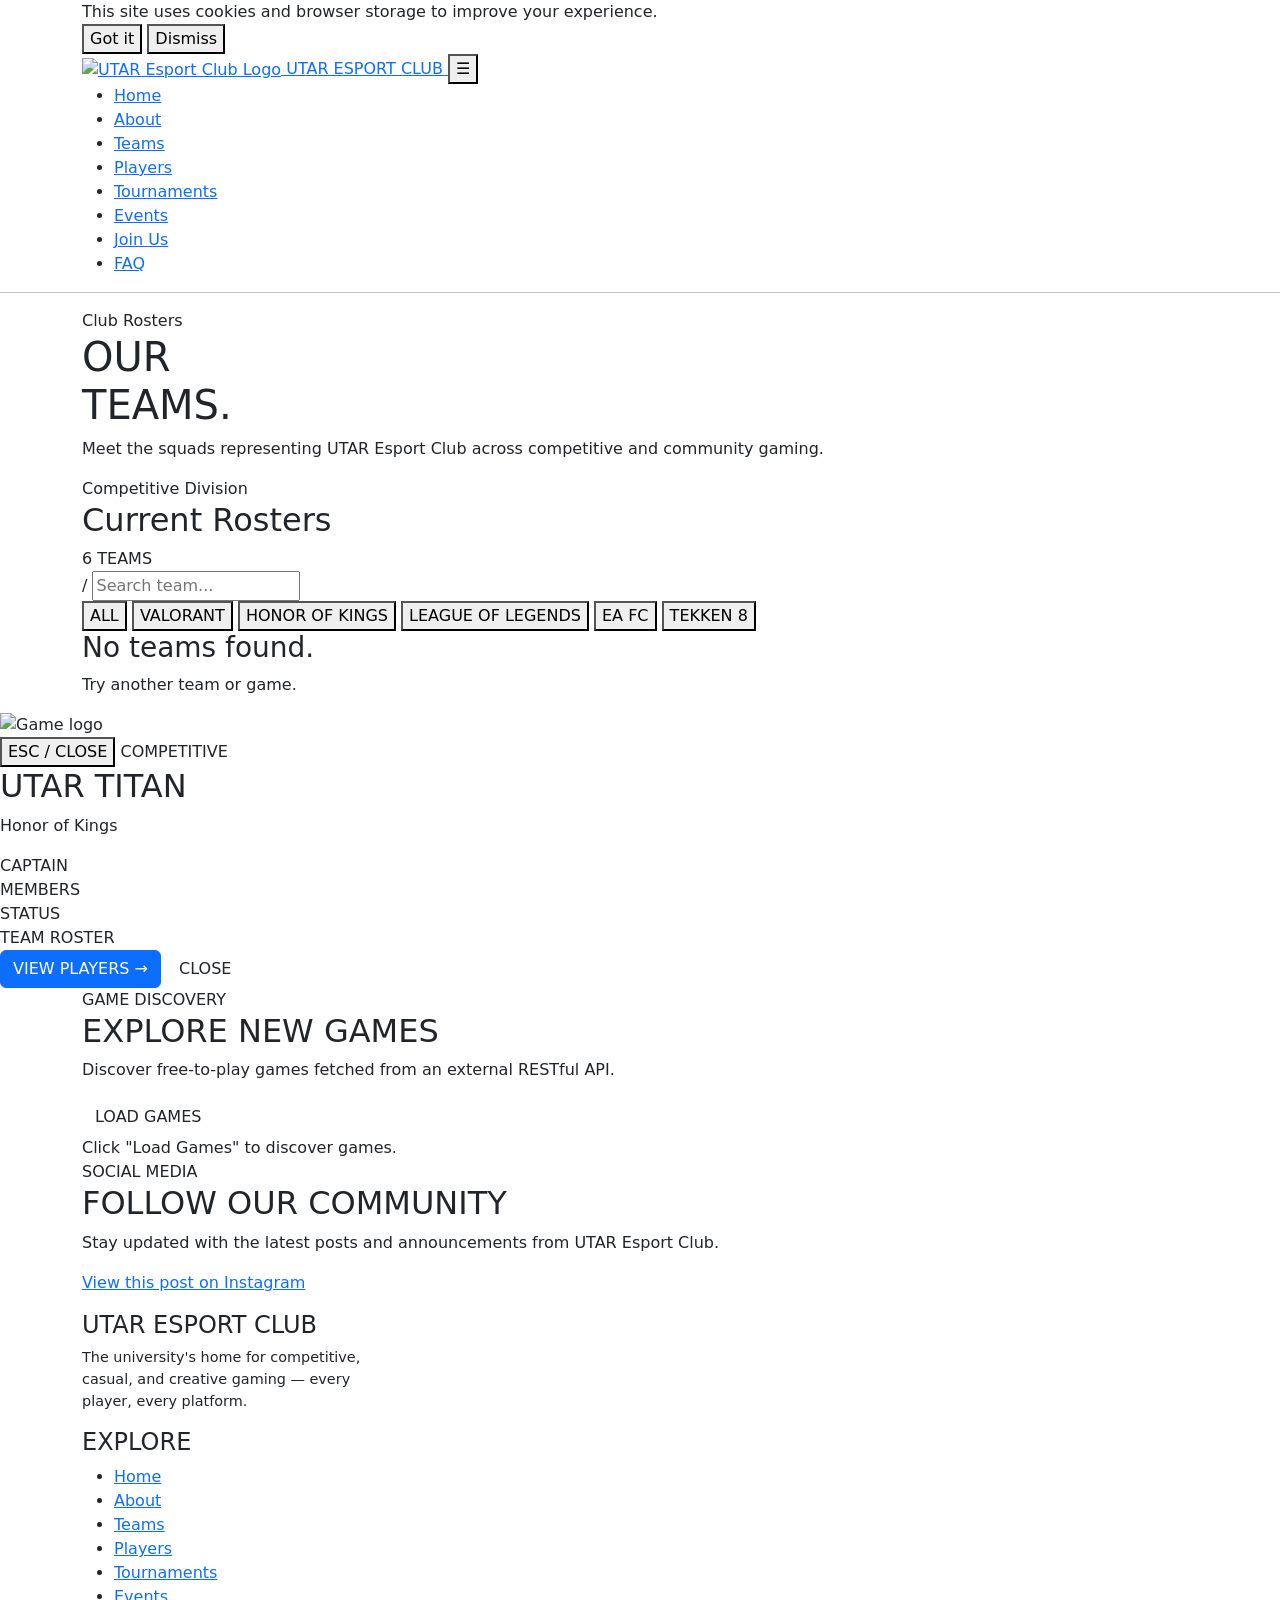
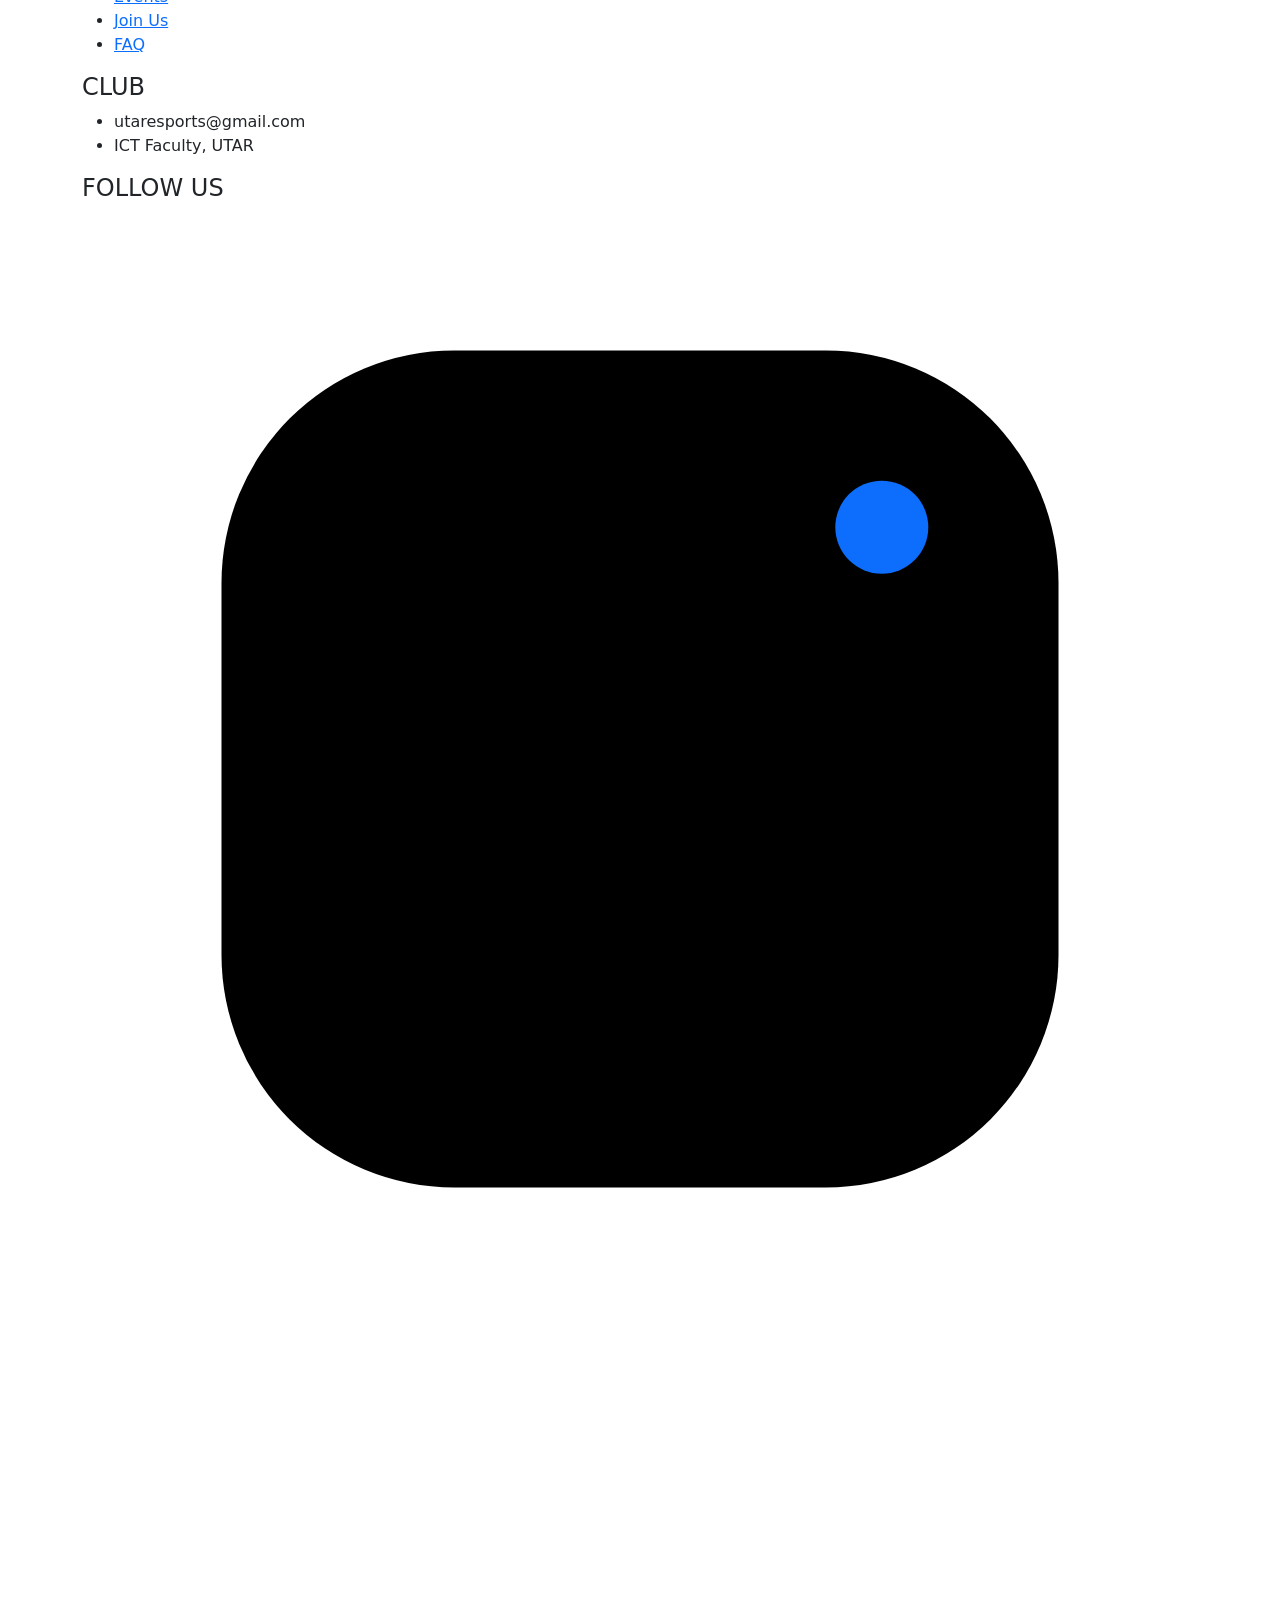
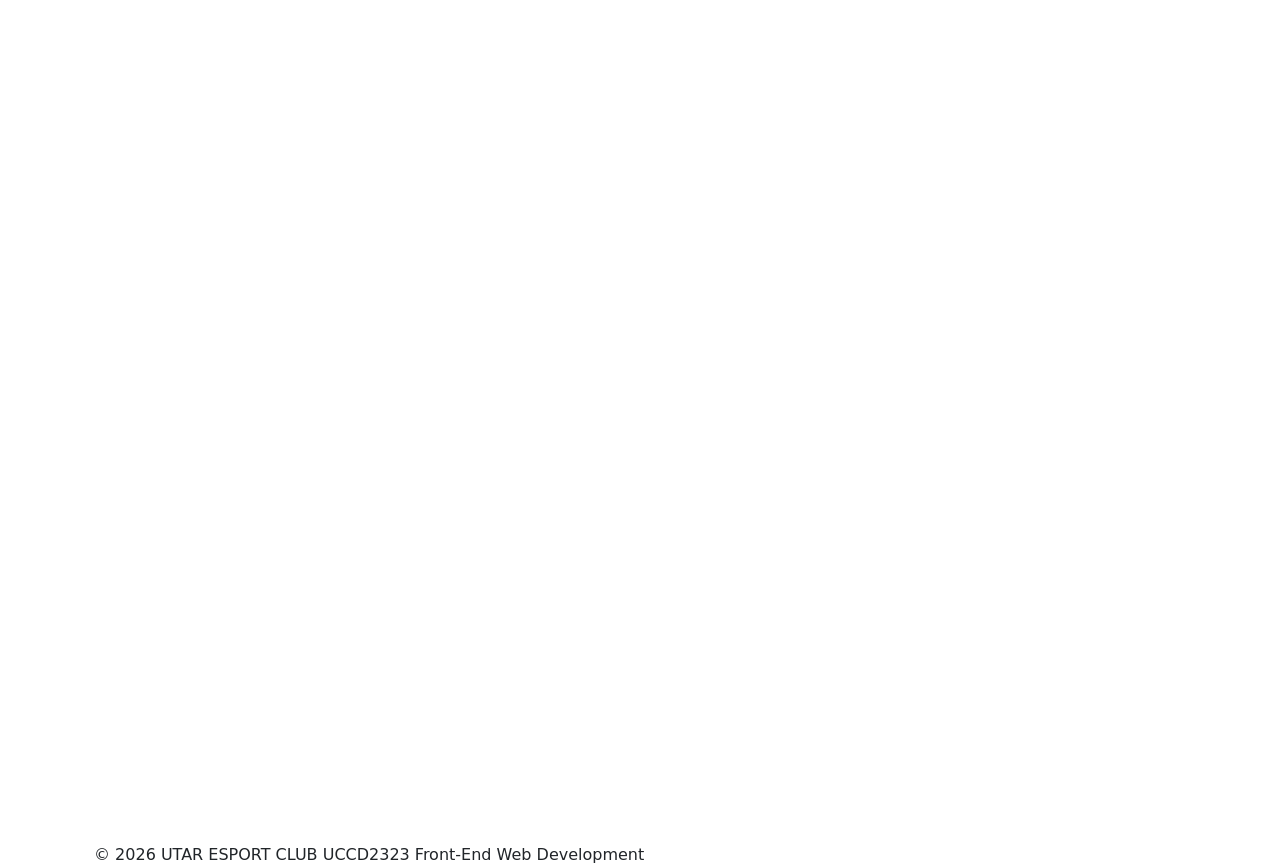
==== teams.html @ 5593ca5e "Add files via upload" ====
<!DOCTYPE html>
<html lang="en">

<head>

    <meta charset="UTF-8">

    <meta
        name="viewport"
        content="width=device-width, initial-scale=1.0">

    <meta
        name="description"
        content="Teams of UTAR Esport Club.">

    <!-- Favicon -->

<link
    rel="icon"
    href="assets/favicon.ico"
    sizes="any">

<link
    rel="icon"
    type="image/png"
    sizes="16x16"
    href="assets/favicon-16.png">

<link
    rel="icon"
    type="image/png"
    sizes="32x32"
    href="assets/favicon-32.png">

<link
    rel="icon"
    type="image/png"
    sizes="512x512"
    href="assets/favicon-512.png">

<link
    rel="apple-touch-icon"
    sizes="180x180"
    href="assets/apple-touch-icon.png">

    <title>Teams — UTAR Esport Club</title>


    <link
        href="https://cdn.jsdelivr.net/npm/bootstrap@5.3.3/dist/css/bootstrap.min.css"
        rel="stylesheet">


    <link
        rel="stylesheet"
        href="css/style.css">


    <link
        rel="stylesheet"
        href="css/teams.css">

</head>


<body>


<!-- COOKIE -->

<div
    class="topbar"
    id="cookieNotice">

    <div class="container-xl">

        <span>
            This site uses cookies and browser storage
            to improve your experience.
        </span>

        <div class="cookie-buttons">

            <button id="cookieAccept">
                Got it
            </button>

            <button id="cookieDismiss">
                Dismiss
            </button>

        </div>

    </div>

</div>


<!-- NAVIGATION -->

<header class="site-header">

    <div class="container-xl nav-row">


        <a
            href="index.html"
            class="brand">

            <img
                src="assets/logo.png"
                alt="UTAR Esport Club Logo"
                class="club-logo">

            <span>
                UTAR ESPORT CLUB
            </span>

        </a>


        <span
            class="welcome-pill"
            id="welcomePill">
        </span>


        <button
            class="nav-toggle"
            aria-label="Toggle navigation"
            aria-expanded="false">

            ☰

        </button>


        <ul class="nav-links">

            <li>
                <a href="index.html">
                    Home
                </a>
            </li>

            <li>
                <a href="about.html">
                    About
                </a>
            </li>

            <li>
                <a
                    href="teams.html"
                    class="active">

                    Teams

                </a>
            </li>

            <li>
                <a href="players.html">
                    Players
                </a>
            </li>

            <li>
                <a href="tournaments.html">
                    Tournaments
                </a>
            </li>

            <li>
                <a href="events.html">
                    Events
                </a>
            </li>

            <li>
                <a href="join-us.html">
                    Join Us
                </a>
            </li>

            <li>
                <a href="faq.html">
                    FAQ
                </a>
            </li>

        </ul>

    </div>

</header>


<hr class="split-rule">


<!-- HERO -->

<section class="hero teams-hero">

    <div class="container-xl hero-inner">

        <span class="eyebrow">
            Club Rosters
        </span>


        <h1>

            OUR

            <br>

            <span class="accent">
                TEAMS.
            </span>

        </h1>


        <p class="lede">

            Meet the squads representing UTAR Esport Club
            across competitive and community gaming.

        </p>

    </div>

</section>


<!-- TEAMS -->

<section>

    <div class="container-xl">


        <div class="section-head">

            <div>

                <span class="eyebrow">
                    Competitive Division
                </span>

                <h2>
                    Current Rosters
                </h2>

            </div>


            <span
                class="team-count"
                id="teamCount">

                6 TEAMS

            </span>

        </div>


        <!-- SEARCH -->

        <div class="team-search">

            <span>
                /
            </span>

            <input
                type="text"
                id="teamSearch"
                placeholder="Search team...">

        </div>


        <!-- FILTER -->

        <div class="filter-row">


            <button
                class="chip game-filter active"
                data-game="all">

                ALL

            </button>


            <button
                class="chip game-filter"
                data-game="Valorant">

                VALORANT

            </button>


            <button
                class="chip game-filter"
                data-game="Honor of Kings">

                HONOR OF KINGS

            </button>


            <button
                class="chip game-filter"
                data-game="League of Legends">

                LEAGUE OF LEGENDS

            </button>


            <button
                class="chip game-filter"
                data-game="EA FC">

                EA FC

            </button>


            <button
                class="chip game-filter"
                data-game="Tekken 8">

                TEKKEN 8

            </button>

        </div>


        <!-- CARDS -->

        <div
            class="teams-grid"
            id="teamsGrid">
        </div>


        <div
            class="teams-empty"
            id="teamsEmpty">

            <h3>
                No teams found.
            </h3>

            <p>
                Try another team or game.
            </p>

        </div>

    </div>

</section>


<!-- =====================================================
     TEAM MODAL
===================================================== -->

<div
    class="team-modal-backdrop"
    id="teamModal">


    <div class="team-modal">


        <!-- =================================================
             GAME LOGO
        ================================================== -->

        <div class="team-modal-art">

            <img
                id="modalGameLogo"
                src=""
                alt="Game logo">

        </div>



        <!-- =================================================
             MODAL CONTENT
        ================================================== -->

        <div class="team-modal-content">


            <!-- CLOSE -->

            <button
                class="modal-close"
                id="modalClose">

                ESC / CLOSE

            </button>



            <!-- CATEGORY -->

            <span
                class="eyebrow"
                id="modalCategory">

                COMPETITIVE

            </span>



            <!-- TEAM NAME -->

            <h2
                id="modalTeamName">

                UTAR TITAN

            </h2>



            <!-- GAME -->

            <div
                class="modal-game"
                id="modalGame">

                Honor of Kings

            </div>



            <!-- DESCRIPTION -->

            <p
                id="modalDescription">
            </p>



            <!-- =================================================
                 TEAM INFORMATION
            ================================================== -->

            <div class="modal-info-grid">


                <div>

                    <span>
                        CAPTAIN
                    </span>

                    <strong
                        id="modalCaptain">
                    </strong>

                </div>


                <div>

                    <span>
                        MEMBERS
                    </span>

                    <strong
                        id="modalMembers">
                    </strong>

                </div>


                <div>

                    <span>
                        STATUS
                    </span>

                    <strong
                        id="modalStatus">
                    </strong>

                </div>


            </div>



            <!-- =================================================
                 TEAM ROSTER
            ================================================== -->

            <div class="team-roster">


                <div class="team-roster-header">

                    <span class="eyebrow">
                        TEAM ROSTER
                    </span>

                </div>


                <div
                    class="team-roster-list"
                    id="modalTeamPlayers">

                    <!-- JavaScript inserts players here -->

                </div>


            </div>



            <!-- =================================================
                 MODAL BUTTONS
            ================================================== -->

            <div class="modal-actions">


                <a
                    href="players.html"
                    class="btn btn-primary">

                    VIEW PLAYERS →

                </a>


                <button
                    class="btn btn-outline"
                    id="modalCloseButton">

                    CLOSE

                </button>


            </div>


        </div>

    </div>

</div>

<!-- =====================================================
     GAME DISCOVERY API
===================================================== -->

<section class="game-discovery">

    <div class="container-xl">

        <div class="section-heading">

            <div>

                <span class="eyebrow">
                    GAME DISCOVERY
                </span>

                <h2>
                    EXPLORE NEW GAMES
                </h2>

                <p>
                    Discover free-to-play games fetched from
                    an external RESTful API.
                </p>

            </div>

            <button
                id="loadGamesButton"
                class="btn btn-outline">

                LOAD GAMES

            </button>

        </div>


        <div
            id="apiLoading"
            class="api-message">

            Click "Load Games" to discover games.

        </div>


        <div
            id="apiGames"
            class="api-games-grid">

            <!-- Games from REST API appear here -->

        </div>

    </div>

</section>

<!-- =====================================================
     SOCIAL MEDIA PLUGIN
===================================================== -->

<section class="social-plugin-section">

    <div class="container-xl">

        <div class="section-heading">

            <div>

                <span class="eyebrow">
                    SOCIAL MEDIA
                </span>

                <h2>
                    FOLLOW OUR COMMUNITY
                </h2>

                <p>
                    Stay updated with the latest posts
                    and announcements from UTAR Esport Club.
                </p>

            </div>

        </div>


        <div class="social-plugin">

            <blockquote
                class="instagram-media"
                data-instgrm-permalink="https://www.instagram.com/p/DcJnrfXmWyu/"
                data-instgrm-version="14">

                <a
                    href="https://www.instagram.com/p/DcJnrfXmWyu/"
                    target="_blank">

                    View this post on Instagram

                </a>

            </blockquote>

        </div>
    </div>

</section>

<!-- FOOTER -->



<footer class="footer">

    <div class="container-xl footer-grid">


        <!-- =================================================
             CLUB
        ================================================== -->

        <div>

            <h4>
                UTAR ESPORT CLUB
            </h4>

            <p
                style="
                    color:var(--text-lo);
                    max-width:34ch;
                    font-size:0.9rem;
                ">

                The university's home for competitive,
                casual, and creative gaming —
                every player, every platform.

            </p>

        </div>



        <!-- =================================================
             EXPLORE
        ================================================== -->

        <div>

            <h4>
                EXPLORE
            </h4>

            <ul>

                <li>
                    <a href="index.html">
                        Home
                    </a>
                </li>

                <li>
                    <a href="about.html">
                        About
                    </a>
                </li>

                <li>
                    <a href="teams.html">
                        Teams
                    </a>
                </li>

                <li>
                    <a href="players.html">
                        Players
                    </a>
                </li>

                <li>
                    <a href="tournaments.html">
                        Tournaments
                    </a>
                </li>

                <li>
                    <a href="events.html">
                        Events
                    </a>
                </li>

                <li>
                    <a href="join-us.html">
                        Join Us
                    </a>
                </li>

                <li>
                    <a href="faq.html">
                        FAQ
                    </a>
                </li>

            </ul>

        </div>



        <!-- =================================================
             CLUB CONTACT
        ================================================== -->

        <div>

            <h4>
                CLUB
            </h4>

            <ul>

                <li>
                    utaresports@gmail.com
                </li>

                <li>
                    ICT Faculty, UTAR
                </li>

            </ul>

        </div>



        <!-- =================================================
             FOLLOW US
        ================================================== -->

<div>

    <h4>
        FOLLOW US
    </h4>


    <div class="social-row">


        <!-- Instagram -->

        <a
            class="social-icon"
            href="https://www.instagram.com/utar.esports/"
            target="_blank"
            rel="noopener noreferrer"
            title="Instagram"
            aria-label="Instagram">

            <svg
                viewBox="0 0 24 24"
                stroke-width="1.6">

                <rect
                    x="3"
                    y="3"
                    width="18"
                    height="18"
                    rx="5">
                </rect>

                <circle
                    cx="12"
                    cy="12"
                    r="4">
                </circle>

                <circle
                    cx="17.2"
                    cy="6.8"
                    r="1"
                    fill="currentColor"
                    stroke="none">
                </circle>

            </svg>

        </a>



        <!-- X / Twitter -->

        <a
            class="social-icon"
            href="https://x.com/utaresports"
            target="_blank"
            rel="noopener noreferrer"
            title="X"
            aria-label="X">

            <svg
                viewBox="0 0 24 24"
                stroke-width="1.6">

                <path
                    d="m4 4 16 16M20 4 4 20">
                </path>

            </svg>

        </a>


    </div>

</div>


    



    <!-- =====================================================
         FOOTER BOTTOM
    ====================================================== -->

    <div class="container-xl bottom">


        <span>

            © 2026 UTAR ESPORT CLUB

        </span>


        <span>

            UCCD2323 Front-End Web Development

        </span>


    </div>


</footer>


<script
    src="https://cdn.jsdelivr.net/npm/bootstrap@5.3.3/dist/js/bootstrap.bundle.min.js">
</script>


<script
    src="https://code.jquery.com/jquery-3.7.1.min.js">
</script>


<script src="js/teams.js"></script>

<!-- INSTAGRAM SOCIAL MEDIA PLUGIN -->

<script
    async
    src="https://www.instagram.com/embed.js">
</script>



</body>

</html>
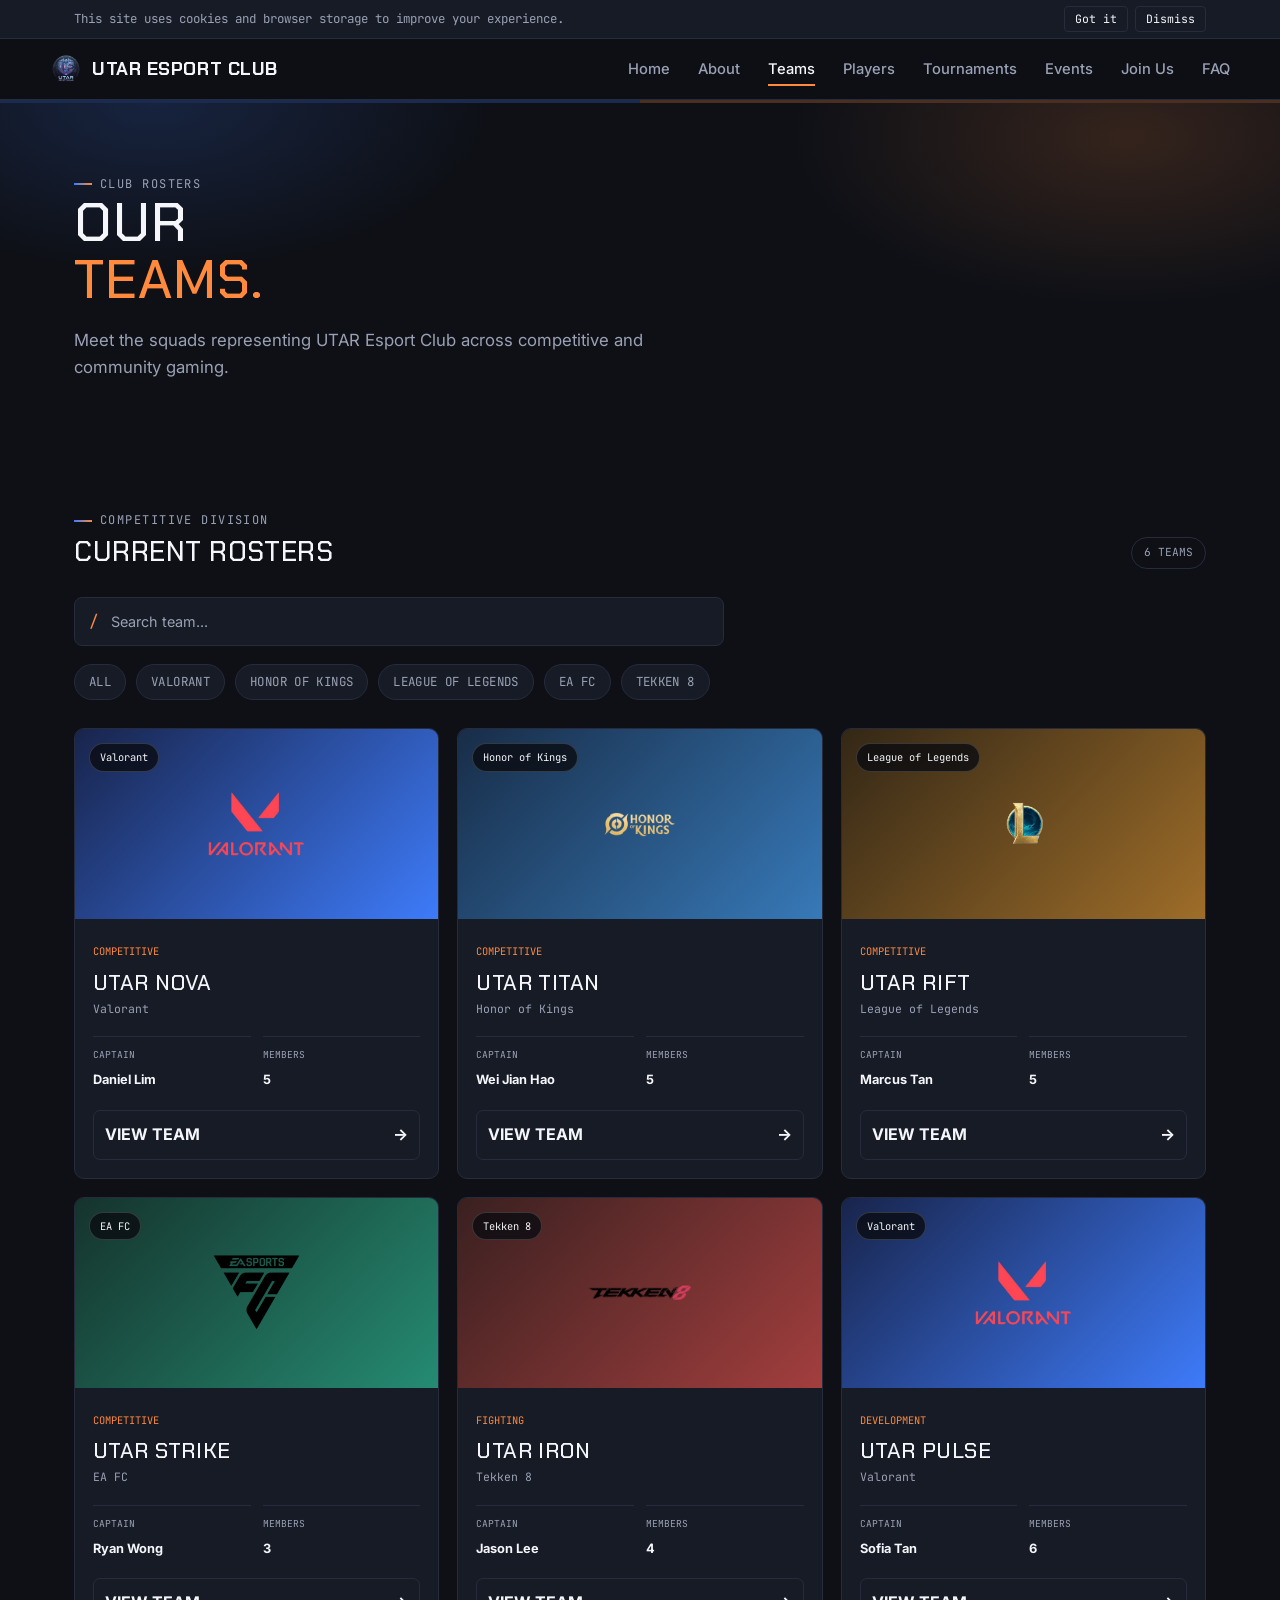
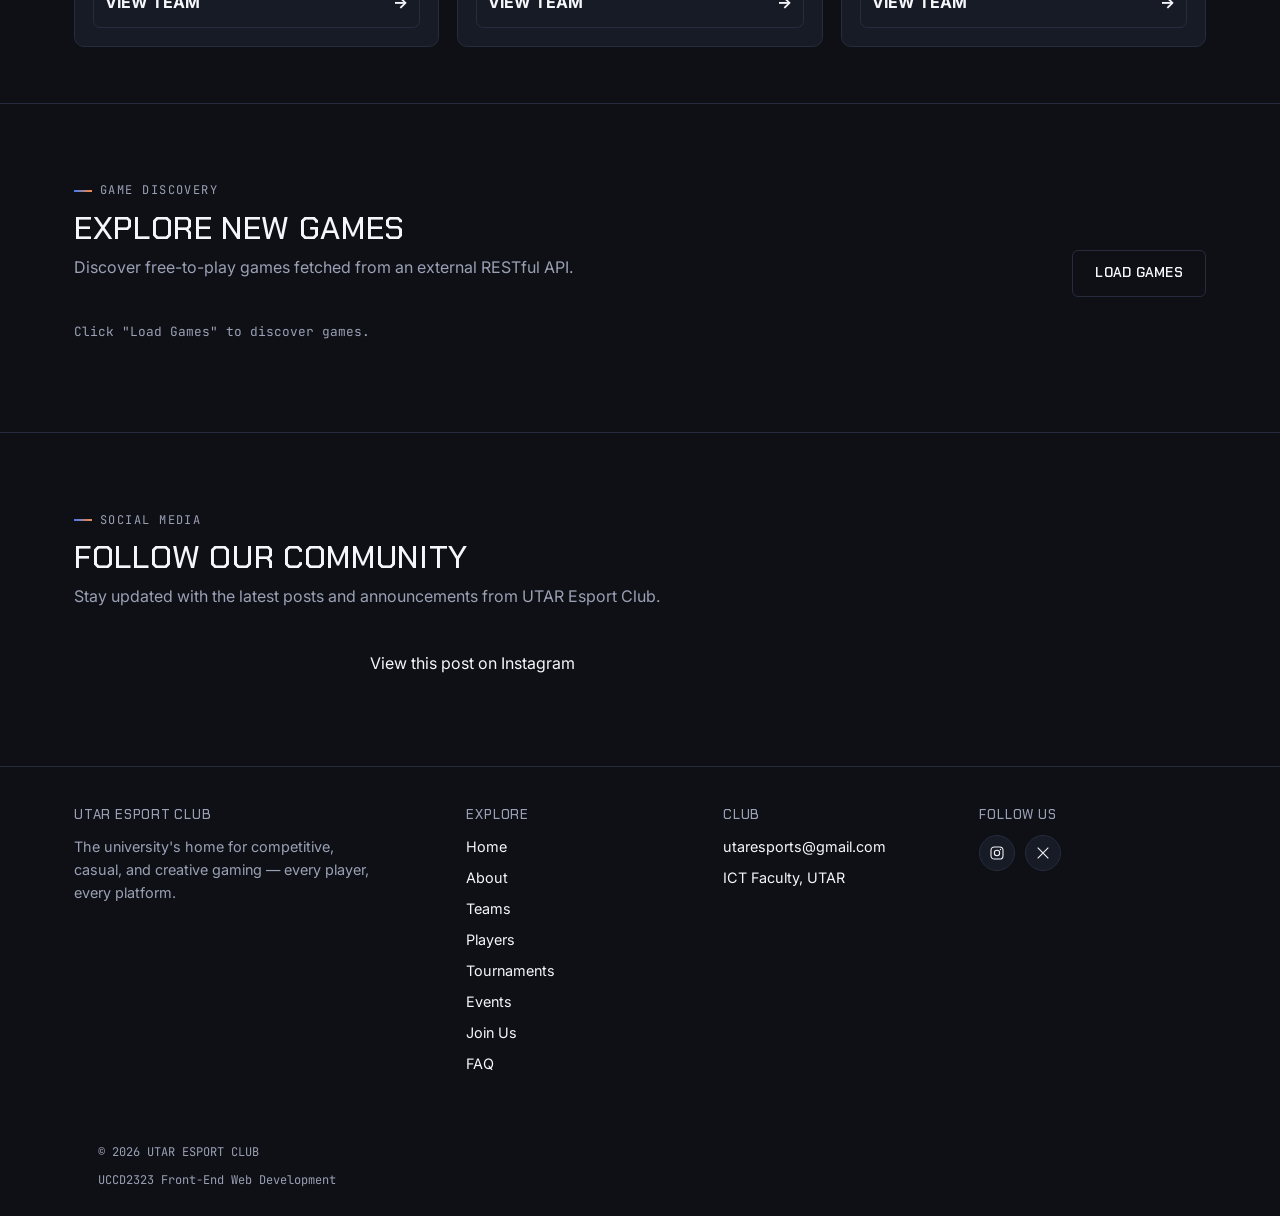
==== commit 6a02e11f: "Update teams.html" ====
--- a/teams.html
+++ b/teams.html
@@ -937,7 +937,8 @@
     src="https://code.jquery.com/jquery-3.7.1.min.js">
 </script>
 
-
+<script src="js/script.js"></script>
+    
 <script src="js/teams.js"></script>
 
 <!-- INSTAGRAM SOCIAL MEDIA PLUGIN -->
@@ -951,4 +952,4 @@
 
 </body>
 
-</html>+</html>
--- a/css/style.css
+++ b/css/style.css
@@ -0,0 +1,1269 @@
+/* =========================================================
+   NEXUS ARENA — E-Sports Club
+   Design tokens: "scoreboard split" system
+   ========================================================= */
+
+@import url('https://fonts.googleapis.com/css2?family=Chakra+Petch:wght@500;600;700&family=Inter:wght@400;500;600&family=JetBrains+Mono:wght@400;600&display=swap');
+
+:root {
+  --ink-900: #0e1016;
+  --ink-800: #171b26;
+  --ink-750: #1d2233;
+  --ink-700: #262c3d;
+  --blue: #3e7bfa;
+  --blue-dim: #2a4d99;
+  --amber: #ff8a3d;
+  --amber-dim: #a35a28;
+  --green: #35d07f;
+  --text-hi: #f5f6fa;
+  --text-lo: #9aa1b4;
+  --radius: 10px;
+  --font-display: 'Chakra Petch', sans-serif;
+  --font-body: 'Inter', sans-serif;
+  --font-mono: 'JetBrains Mono', monospace;
+}
+
+* {
+  box-sizing: border-box;
+}
+
+html {
+  scroll-behavior: smooth;
+}
+
+body {
+  margin: 0;
+  background: var(--ink-900);
+  color: var(--text-hi);
+  font-family: var(--font-body);
+  line-height: 1.6;
+  -webkit-font-smoothing: antialiased;
+}
+
+img {
+  max-width: 100%;
+  display: block;
+}
+
+a {
+  color: inherit;
+  text-decoration: none;
+}
+
+h1,
+h2,
+h3,
+h4 {
+  font-family: var(--font-display);
+  text-transform: uppercase;
+  letter-spacing: 0.02em;
+  margin: 0 0 0.5em;
+}
+
+.mono {
+  font-family: var(--font-mono);
+}
+
+.container-xl {
+  width: 100%;
+  max-width: 1180px;
+  margin: 0 auto;
+  padding: 0 24px;
+}
+
+/* Focus visibility */
+
+a:focus-visible,
+button:focus-visible,
+input:focus-visible,
+select:focus-visible,
+textarea:focus-visible {
+  outline: 2px solid var(--amber);
+  outline-offset: 3px;
+}
+
+
+/* ---------- Split-side signature motif ---------- */
+
+.split-rule {
+  height: 3px;
+  width: 100%;
+  background: linear-gradient(
+    90deg,
+    var(--blue) 0 50%,
+    var(--amber) 50% 100%
+  );
+  border: 0;
+  margin: 0;
+}
+
+.eyebrow {
+  display: inline-flex;
+  align-items: center;
+  gap: 8px;
+  font-family: var(--font-mono);
+  font-size: 0.75rem;
+  letter-spacing: 0.12em;
+  text-transform: uppercase;
+  color: var(--text-lo);
+}
+
+.eyebrow::before {
+  content: "";
+  width: 18px;
+  height: 2px;
+  background: linear-gradient(
+    90deg,
+    var(--blue),
+    var(--amber)
+  );
+}
+
+
+/* ---------- Top bar / cookie notice ---------- */
+
+.topbar {
+  background: var(--ink-800);
+  border-bottom: 1px solid var(--ink-700);
+  font-family: var(--font-mono);
+  font-size: 0.78rem;
+  color: var(--text-lo);
+  padding: 6px 0;
+  display: none;
+}
+
+.topbar.is-visible {
+  display: block;
+}
+
+.topbar .container-xl {
+  display: flex;
+  justify-content: space-between;
+  align-items: center;
+  gap: 12px;
+  flex-wrap: wrap;
+}
+
+.topbar button {
+  background: none;
+  border: 1px solid var(--ink-700);
+  color: var(--text-hi);
+  font-family: var(--font-mono);
+  font-size: 0.72rem;
+  padding: 3px 10px;
+  border-radius: 4px;
+  cursor: pointer;
+}
+
+.topbar button:hover {
+  border-color: var(--amber);
+  color: var(--amber);
+}
+
+
+/* ---------- Nav ---------- */
+
+header.site-header {
+  position: sticky;
+  top: 0;
+  z-index: 40;
+  background: rgba(14,16,22,0.92);
+  backdrop-filter: blur(8px);
+  border-bottom: 1px solid var(--ink-700);
+}
+
+.nav-row {
+  display: flex;
+  align-items: center;
+  justify-content: space-between;
+  padding: 14px 0;
+}
+
+.brand {
+  display: flex;
+  align-items: center;
+  gap: 10px;
+  font-family: var(--font-display);
+  font-weight: 700;
+  font-size: 1.15rem;
+  letter-spacing: 0.03em;
+}
+
+.brand-mark {
+  width: 32px;
+  height: 32px;
+  border-radius: 6px;
+  background: linear-gradient(
+    135deg,
+    var(--blue),
+    var(--amber)
+  );
+  display: flex;
+  align-items: center;
+  justify-content: center;
+  font-size: 0.85rem;
+  color: var(--ink-900);
+  font-weight: 700;
+}
+
+
+/* =========================================================
+   LOGO FIX
+   ONLY affects the logo in the navigation bar
+========================================================= */
+
+.brand-logo,
+.club-logo {
+  width: 32px !important;
+  height: 32px !important;
+  max-width: 32px !important;
+  max-height: 32px !important;
+  object-fit: contain;
+  display: block;
+  flex-shrink: 0;
+}
+
+
+/* ---------- Navigation links ---------- */
+
+.nav-links {
+  display: flex;
+  gap: 28px;
+  list-style: none;
+  margin: 0;
+  padding: 0;
+  font-size: 0.92rem;
+  font-weight: 500;
+}
+
+.nav-links a {
+  color: var(--text-lo);
+  padding: 6px 0;
+  border-bottom: 2px solid transparent;
+  transition:
+    color .15s,
+    border-color .15s;
+}
+
+.nav-links a:hover,
+.nav-links a.active {
+  color: var(--text-hi);
+  border-color: var(--amber);
+}
+
+.nav-toggle {
+  display: none;
+  background: none;
+  border: 1px solid var(--ink-700);
+  border-radius: 6px;
+  color: var(--text-hi);
+  padding: 8px 10px;
+  cursor: pointer;
+}
+
+.welcome-pill {
+  font-family: var(--font-mono);
+  font-size: 0.75rem;
+  color: var(--green);
+  border: 1px solid var(--green);
+  border-radius: 20px;
+  padding: 4px 12px;
+  display: none;
+}
+
+.welcome-pill.is-visible {
+  display: inline-block;
+}
+
+@media (max-width: 860px) {
+
+  .nav-links {
+    position: absolute;
+    top: 100%;
+    left: 0;
+    right: 0;
+    background: var(--ink-800);
+    flex-direction: column;
+    gap: 0;
+    border-bottom: 1px solid var(--ink-700);
+    max-height: 0;
+    overflow: hidden;
+    transition: max-height .25s ease;
+  }
+
+  .nav-links.is-open {
+    max-height: 320px;
+  }
+
+  .nav-links li {
+    padding: 12px 24px;
+    border-top: 1px solid var(--ink-700);
+  }
+
+  .nav-toggle {
+    display: inline-block;
+  }
+
+}
+
+
+/* ---------- Hero ---------- */
+
+.hero {
+  padding: 64px 0 40px;
+  position: relative;
+  overflow: hidden;
+}
+
+.hero::before {
+  content: "";
+  position: absolute;
+  inset: 0;
+  background:
+    radial-gradient(
+      560px 280px at 12% 0%,
+      rgba(62,123,250,0.18),
+      transparent 60%
+    ),
+    radial-gradient(
+      560px 280px at 88% 10%,
+      rgba(255,138,61,0.16),
+      transparent 60%
+    );
+  pointer-events: none;
+}
+
+.hero-inner {
+  position: relative;
+  z-index: 1;
+}
+
+.hero h1 {
+  font-size: clamp(
+    2.1rem,
+    4.6vw,
+    3.4rem
+  );
+  line-height: 1.05;
+  max-width: 14ch;
+  margin-bottom: 0.35em;
+}
+
+.hero h1 .accent {
+  color: var(--amber);
+}
+
+.hero p.lede {
+  color: var(--text-lo);
+  max-width: 52ch;
+  font-size: 1.05rem;
+  margin-bottom: 1.6em;
+}
+
+
+/* ---------- Buttons ---------- */
+
+.btn {
+  display: inline-flex;
+  align-items: center;
+  gap: 8px;
+  font-family: var(--font-display);
+  font-weight: 600;
+  letter-spacing: 0.02em;
+  text-transform: uppercase;
+  font-size: 0.85rem;
+  padding: 12px 22px;
+  border-radius: 6px;
+  border: 1px solid transparent;
+  cursor: pointer;
+  transition:
+    transform .12s ease,
+    box-shadow .12s ease;
+}
+
+.btn:hover {
+  transform: translateY(-1px);
+}
+
+.btn-primary {
+  background: var(--blue);
+  color: #fff;
+  box-shadow:
+    0 6px 20px -8px
+    rgba(62,123,250,0.7);
+}
+
+.btn-primary:hover {
+  background: #5a8dfb;
+}
+
+.btn-outline {
+  background: transparent;
+  border-color: var(--ink-700);
+  color: var(--text-hi);
+}
+
+.btn-outline:hover {
+  border-color: var(--amber);
+  color: var(--amber);
+}
+
+.btn-ghost {
+  background: transparent;
+  border: none;
+  color: var(--text-lo);
+  text-decoration: underline;
+}
+
+
+/* ---------- Section shell ---------- */
+
+section {
+  padding: 56px 0;
+}
+
+.section-head {
+  display: flex;
+  align-items: flex-end;
+  justify-content: space-between;
+  gap: 20px;
+  margin-bottom: 28px;
+  flex-wrap: wrap;
+}
+
+.section-head h2 {
+  font-size: 1.7rem;
+  margin: 0.2em 0 0;
+}
+
+
+/* ---------- Filter chips ---------- */
+
+.filter-row {
+  display: flex;
+  gap: 10px;
+  flex-wrap: wrap;
+  margin-bottom: 28px;
+}
+
+.chip {
+  font-family: var(--font-mono);
+  font-size: 0.78rem;
+  letter-spacing: 0.03em;
+  padding: 7px 14px;
+  border-radius: 20px;
+  border: 1px solid var(--ink-700);
+  background: var(--ink-800);
+  color: var(--text-lo);
+  cursor: pointer;
+  transition: all .15s ease;
+}
+
+.chip:hover {
+  color: var(--text-hi);
+  border-color: var(--text-lo);
+}
+
+.chip.is-active {
+  background: var(--blue);
+  border-color: var(--blue);
+  color: #fff;
+}
+
+
+/* ---------- Gallery ticket cards ---------- */
+
+.gallery-grid {
+  display: grid;
+  grid-template-columns:
+    repeat(
+      auto-fill,
+      minmax(260px, 1fr)
+    );
+  gap: 22px;
+}
+
+.ticket {
+  background: var(--ink-800);
+  border: 1px solid var(--ink-700);
+  border-radius: var(--radius);
+  overflow: hidden;
+  cursor: pointer;
+  transition:
+    transform .15s ease,
+    border-color .15s ease;
+  display: flex;
+  flex-direction: column;
+}
+
+.ticket:hover {
+  transform: translateY(-4px);
+  border-color: var(--blue);
+}
+
+.ticket-art {
+  height: 150px;
+  position: relative;
+  display: flex;
+  align-items: center;
+  justify-content: center;
+}
+
+.ticket-art svg {
+  width: 56px;
+  height: 56px;
+  opacity: 0.9;
+}
+
+.ticket-tag {
+  position: absolute;
+  top: 10px;
+  left: 10px;
+  font-family: var(--font-mono);
+  font-size: 0.68rem;
+  letter-spacing: 0.05em;
+  background: rgba(14,16,22,0.55);
+  border: 1px solid rgba(
+    255,
+    255,
+    255,
+    0.15
+  );
+  padding: 3px 9px;
+  border-radius: 20px;
+  text-transform: uppercase;
+}
+
+.ticket-stub {
+  border-top: 1px dashed var(--ink-700);
+  padding: 14px 16px 16px;
+  position: relative;
+}
+
+.ticket-stub::before,
+.ticket-stub::after {
+  content: "";
+  position: absolute;
+  top: -8px;
+  width: 16px;
+  height: 16px;
+  background: var(--ink-900);
+  border-radius: 50%;
+}
+
+.ticket-stub::before {
+  left: -8px;
+}
+
+.ticket-stub::after {
+  right: -8px;
+}
+
+.ticket-stub h3 {
+  font-size: 1rem;
+  margin-bottom: 2px;
+}
+
+.ticket-stub .meta {
+  font-family: var(--font-mono);
+  font-size: 0.74rem;
+  color: var(--text-lo);
+}
+
+
+/* ---------- Recently viewed strip ---------- */
+
+.recent-strip {
+  border: 1px dashed var(--ink-700);
+  border-radius: var(--radius);
+  padding: 14px 18px;
+  margin-bottom: 30px;
+  display: none;
+  align-items: center;
+  gap: 14px;
+  flex-wrap: wrap;
+  font-family: var(--font-mono);
+  font-size: 0.8rem;
+  color: var(--text-lo);
+}
+
+.recent-strip.is-visible {
+  display: flex;
+}
+
+.recent-strip strong {
+  color: var(--text-hi);
+}
+
+.recent-tags {
+  display: flex;
+  gap: 8px;
+  flex-wrap: wrap;
+}
+
+.recent-tags span {
+  background: var(--ink-800);
+  border: 1px solid var(--ink-700);
+  padding: 3px 10px;
+  border-radius: 20px;
+}
+
+
+/* ---------- Lightbox modal ---------- */
+
+.lightbox-backdrop {
+  position: fixed;
+  inset: 0;
+  background: rgba(
+    6,
+    7,
+    10,
+    0.82
+  );
+  display: none;
+  align-items: center;
+  justify-content: center;
+  z-index: 100;
+  padding: 24px;
+}
+
+.lightbox-backdrop.is-open {
+  display: flex;
+}
+
+.lightbox-card {
+  background: var(--ink-800);
+  border: 1px solid var(--ink-700);
+  border-radius: var(--radius);
+  max-width: 560px;
+  width: 100%;
+  overflow: hidden;
+}
+
+.lightbox-art {
+  height: 220px;
+  display: flex;
+  align-items: center;
+  justify-content: center;
+}
+
+.lightbox-art svg {
+  width: 90px;
+  height: 90px;
+}
+
+.lightbox-body {
+  padding: 20px 22px 24px;
+}
+
+.lightbox-body .meta {
+  font-family: var(--font-mono);
+  font-size: 0.78rem;
+  color: var(--text-lo);
+  margin-bottom: 6px;
+}
+
+.lightbox-body p {
+  color: var(--text-lo);
+  margin: 10px 0 0;
+  font-size: 0.92rem;
+}
+
+.lightbox-close {
+  float: right;
+  background: none;
+  border: 1px solid var(--ink-700);
+  color: var(--text-hi);
+  border-radius: 6px;
+  padding: 4px 10px;
+  cursor: pointer;
+  font-family: var(--font-mono);
+}
+
+.lightbox-close:hover {
+  border-color: var(--amber);
+  color: var(--amber);
+}
+
+
+/* ---------- Division / lane cards ---------- */
+
+.lane-grid {
+  display: grid;
+  grid-template-columns:
+    repeat(
+      auto-fit,
+      minmax(240px, 1fr)
+    );
+  gap: 20px;
+}
+
+.lane-card {
+  background: var(--ink-800);
+  border: 2px solid var(--ink-700);
+  border-radius: var(--radius);
+  padding: 22px;
+  cursor: pointer;
+  transition:
+    border-color .15s,
+    background .15s;
+  position: relative;
+}
+
+.lane-card:hover {
+  border-color: var(--text-lo);
+}
+
+.lane-card.is-selected {
+  border-color: var(--blue);
+  background: var(--ink-750);
+}
+
+.lane-card.is-selected::after {
+  content: "SELECTED";
+  position: absolute;
+  top: 14px;
+  right: 14px;
+  font-family: var(--font-mono);
+  font-size: 0.65rem;
+  color: var(--blue);
+  letter-spacing: 0.05em;
+}
+
+.lane-card h3 {
+  font-size: 1.05rem;
+  margin-bottom: 6px;
+}
+
+.lane-card p {
+  color: var(--text-lo);
+  font-size: 0.88rem;
+  margin: 0;
+}
+
+.lane-card .lane-icon {
+  width: 30px;
+  height: 30px;
+  margin-bottom: 14px;
+}
+
+
+/* ---------- Stepper ---------- */
+
+.stepper {
+  display: flex;
+  gap: 8px;
+  margin-bottom: 30px;
+}
+
+.stepper .dot {
+  flex: 1;
+  height: 4px;
+  background: var(--ink-700);
+  border-radius: 2px;
+  overflow: hidden;
+}
+
+.stepper .dot span {
+  display: block;
+  height: 100%;
+  width: 0;
+  background: var(--blue);
+  transition: width .2s ease;
+}
+
+.stepper .dot.is-done span,
+.stepper .dot.is-active span {
+  width: 100%;
+}
+
+.stepper .dot.is-active span {
+  background: var(--amber);
+}
+
+
+/* ---------- Form ---------- */
+
+.form-panel {
+  background: var(--ink-800);
+  border: 1px solid var(--ink-700);
+  border-radius: var(--radius);
+  padding: 28px;
+  max-width: 640px;
+}
+
+.form-panel h3 {
+  font-size: 1.15rem;
+  margin-bottom: 4px;
+}
+
+.form-panel .step-hint {
+  color: var(--text-lo);
+  font-size: 0.86rem;
+  margin-bottom: 22px;
+}
+
+.field {
+  margin-bottom: 18px;
+}
+
+.field label {
+  display: block;
+  font-family: var(--font-mono);
+  font-size: 0.76rem;
+  letter-spacing: 0.03em;
+  text-transform: uppercase;
+  color: var(--text-lo);
+  margin-bottom: 6px;
+}
+
+.field input,
+.field select,
+.field textarea {
+  width: 100%;
+  background: var(--ink-900);
+  border: 1px solid var(--ink-700);
+  border-radius: 6px;
+  color: var(--text-hi);
+  font-family: var(--font-body);
+  font-size: 0.94rem;
+  padding: 11px 13px;
+}
+
+.field input:focus,
+.field select:focus,
+.field textarea:focus {
+  border-color: var(--blue);
+}
+
+.field-row {
+  display: grid;
+  grid-template-columns: 1fr 1fr;
+  gap: 14px;
+}
+
+@media (max-width: 560px) {
+  .field-row {
+    grid-template-columns: 1fr;
+  }
+}
+
+.field .hint {
+  font-size: 0.78rem;
+  color: var(--text-lo);
+  margin-top: 5px;
+}
+
+.field .error {
+  font-size: 0.78rem;
+  color: var(--amber);
+  margin-top: 5px;
+  display: none;
+}
+
+.field.has-error input,
+.field.has-error select {
+  border-color: var(--amber);
+}
+
+.field.has-error .error {
+  display: block;
+}
+
+.check-row {
+  display: flex;
+  align-items: flex-start;
+  gap: 10px;
+  font-size: 0.85rem;
+  color: var(--text-lo);
+}
+
+.check-row input {
+  width: auto;
+  margin-top: 3px;
+}
+
+.form-actions {
+  display: flex;
+  justify-content: space-between;
+  margin-top: 24px;
+  gap: 10px;
+}
+
+
+/* ---------- Summary ---------- */
+
+.summary-list {
+  list-style: none;
+  margin: 0 0 20px;
+  padding: 0;
+  font-size: 0.92rem;
+}
+
+.summary-list li {
+  display: flex;
+  justify-content: space-between;
+  padding: 9px 0;
+  border-bottom: 1px solid var(--ink-700);
+}
+
+.summary-list li span:first-child {
+  color: var(--text-lo);
+  font-family: var(--font-mono);
+  font-size: 0.78rem;
+  text-transform: uppercase;
+}
+
+
+/* ---------- Confirmation ---------- */
+
+.confirm-box {
+  text-align: center;
+  padding: 20px 0;
+}
+
+.confirm-box .check-badge {
+  width: 56px;
+  height: 56px;
+  border-radius: 50%;
+  background: rgba(
+    53,
+    208,
+    127,
+    0.12
+  );
+  border: 1px solid var(--green);
+  display: flex;
+  align-items: center;
+  justify-content: center;
+  margin: 0 auto 16px;
+}
+
+.confirm-box .id-tag {
+  font-family: var(--font-mono);
+  color: var(--amber);
+  font-size: 1rem;
+  margin: 10px 0 4px;
+}
+
+
+/* ---------- Draft banner ---------- */
+
+.draft-banner {
+  display: none;
+  align-items: center;
+  justify-content: space-between;
+  gap: 12px;
+  flex-wrap: wrap;
+  background: var(--ink-750);
+  border: 1px solid var(--blue-dim);
+  border-radius: var(--radius);
+  padding: 12px 18px;
+  margin-bottom: 20px;
+  font-size: 0.86rem;
+  color: var(--text-lo);
+}
+
+.draft-banner.is-visible {
+  display: flex;
+}
+
+.draft-banner strong {
+  color: var(--text-hi);
+}
+
+
+/* ---------- Trivia widget ---------- */
+
+.trivia-card {
+  background: var(--ink-800);
+  border: 1px solid var(--ink-700);
+  border-radius: var(--radius);
+  padding: 24px 26px 22px;
+  max-width: 760px;
+  margin-bottom: 46px;
+}
+
+.trivia-head {
+  display: flex;
+  align-items: center;
+  justify-content: space-between;
+  gap: 12px;
+  margin-bottom: 10px;
+}
+
+.trivia-card h3 {
+  font-size: 1.1rem;
+  margin: 0 0 14px;
+}
+
+.trivia-question {
+  font-size: 1rem;
+  color: var(--text-hi);
+  min-height: 1.6em;
+  margin-bottom: 16px;
+}
+
+.trivia-options {
+  display: grid;
+  grid-template-columns: 1fr 1fr;
+  gap: 10px;
+  margin-bottom: 14px;
+}
+
+@media (max-width: 560px) {
+  .trivia-options {
+    grid-template-columns: 1fr;
+  }
+}
+
+.trivia-option {
+  text-align: left;
+  background: var(--ink-900);
+  border: 1px solid var(--ink-700);
+  border-radius: 8px;
+  color: var(--text-hi);
+  font-family: var(--font-body);
+  font-size: 0.9rem;
+  padding: 11px 14px;
+  cursor: pointer;
+  transition:
+    border-color .12s ease,
+    background .12s ease;
+}
+
+.trivia-option:hover:not(:disabled) {
+  border-color: var(--blue);
+}
+
+.trivia-option:disabled {
+  cursor: default;
+}
+
+.trivia-option.is-correct {
+  border-color: var(--green);
+  background: rgba(
+    53,
+    208,
+    127,
+    0.1
+  );
+}
+
+.trivia-option.is-wrong {
+  border-color: var(--amber);
+  background: rgba(
+    255,
+    138,
+    61,
+    0.1
+  );
+}
+
+.trivia-footer {
+  display: flex;
+  align-items: center;
+  justify-content: space-between;
+  gap: 12px;
+  flex-wrap: wrap;
+}
+
+.trivia-feedback {
+  font-family: var(--font-mono);
+  font-size: 0.82rem;
+  color: var(--text-lo);
+}
+
+
+/* ---------- FAQ accordion ---------- */
+
+.faq-group-title {
+  font-size: 0.8rem;
+  letter-spacing: 0.08em;
+  color: var(--amber);
+  margin: 28px 0 10px;
+  padding-top: 4px;
+}
+
+.faq-group-title:first-child {
+  margin-top: 0;
+}
+
+.faq-list {
+  display: flex;
+  flex-direction: column;
+  gap: 10px;
+  max-width: 760px;
+}
+
+.faq-item {
+  background: var(--ink-800);
+  border: 1px solid var(--ink-700);
+  border-radius: var(--radius);
+  overflow: hidden;
+}
+
+.faq-q {
+  width: 100%;
+  text-align: left;
+  background: none;
+  border: none;
+  cursor: pointer;
+  color: var(--text-hi);
+  font-family: var(--font-body);
+  font-weight: 600;
+  font-size: 0.98rem;
+  padding: 16px 18px;
+  display: flex;
+  align-items: center;
+  justify-content: space-between;
+  gap: 12px;
+}
+
+.faq-caret {
+  color: var(--amber);
+  font-family: var(--font-mono);
+  transition: transform .15s ease;
+}
+
+.faq-item.is-open .faq-caret {
+  transform: rotate(45deg);
+}
+
+.faq-a {
+  max-height: 0;
+  overflow: hidden;
+  transition: max-height .2s ease;
+}
+
+.faq-item.is-open .faq-a {
+  max-height: 220px;
+}
+
+.faq-a p {
+  margin: 0;
+  padding: 0 18px 18px;
+  color: var(--text-lo);
+  font-size: 0.92rem;
+}
+
+
+/* ---------- Social icons ---------- */
+
+.social-row {
+  display: flex;
+  gap: 10px;
+  margin-top: 4px;
+}
+
+.social-icon {
+  width: 36px;
+  height: 36px;
+  border-radius: 50%;
+  border: 1px solid var(--ink-700);
+  background: var(--ink-800);
+  display: flex;
+  align-items: center;
+  justify-content: center;
+  transition:
+    border-color .15s ease,
+    transform .15s ease;
+}
+
+.social-icon:hover {
+  border-color: var(--amber);
+  transform: translateY(-2px);
+}
+
+.social-icon svg {
+  width: 16px;
+  height: 16px;
+  stroke: var(--text-hi);
+  fill: none;
+}
+
+
+/* ---------- Footer ---------- */
+
+.footer {
+  border-top: 1px solid var(--ink-700);
+  padding: 40px 0 26px;
+  margin-top: 20px;
+}
+
+.footer-grid {
+  display: grid;
+  grid-template-columns:
+    1.6fr 1fr 1fr 1fr;
+  gap: 30px;
+}
+
+@media (max-width: 700px) {
+  .footer-grid {
+    grid-template-columns: 1fr;
+  }
+}
+
+.footer h4 {
+  font-size: 0.82rem;
+  color: var(--text-lo);
+  letter-spacing: 0.06em;
+  margin-bottom: 12px;
+}
+
+.footer ul {
+  list-style: none;
+  margin: 0;
+  padding: 0;
+}
+
+.footer li {
+  margin-bottom: 8px;
+  font-size: 0.9rem;
+}
+
+.footer .bottom {
+  margin-top: 30px;
+  font-family: var(--font-mono);
+  font-size: 0.75rem;
+  color: var(--text-lo);
+  display: flex;
+  justify-content: space-between;
+  flex-wrap: wrap;
+  gap: 8px;
+}
+
+
+/* ---------- Live badge ---------- */
+
+.badge-live {
+  display: inline-flex;
+  align-items: center;
+  gap: 6px;
+  font-family: var(--font-mono);
+  font-size: 0.7rem;
+  color: var(--green);
+  border: 1px solid var(--green);
+  border-radius: 20px;
+  padding: 3px 10px;
+}
+
+.badge-live::before {
+  content: "";
+  width: 6px;
+  height: 6px;
+  border-radius: 50%;
+  background: var(--green);
+}
+
+
+/* ---------- Reduced motion ---------- */
+
+@media (prefers-reduced-motion: reduce) {
+
+  * {
+    transition: none !important;
+    animation: none !important;
+  }
+
+}
--- a/css/teams.css
+++ b/css/teams.css
@@ -0,0 +1,1119 @@
+/* =========================================================
+   TEAMS PAGE
+========================================================= */
+
+.team-count {
+
+    color: var(--text-lo);
+
+    border:
+        1px solid var(--ink-700);
+
+    border-radius: 20px;
+
+    padding: 6px 12px;
+
+    font-family: var(--font-mono);
+
+    font-size: 0.7rem;
+
+}
+
+
+.team-search {
+
+    width: min(
+        650px,
+        100%
+    );
+
+    display: flex;
+
+    align-items: center;
+
+    gap: 10px;
+
+    background: var(--ink-800);
+
+    border:
+        1px solid var(--ink-700);
+
+    border-radius: 8px;
+
+    padding: 11px 14px;
+
+    margin-bottom: 18px;
+
+}
+
+
+.team-search span {
+
+    color: var(--amber);
+
+    font-family: var(--font-mono);
+
+}
+
+
+.team-search input {
+
+    width: 100%;
+
+    border: 0;
+
+    outline: 0;
+
+    background: transparent;
+
+    color: var(--text-hi);
+
+    font-size: 0.9rem;
+
+}
+
+
+.team-search input::placeholder {
+
+    color: var(--text-lo);
+
+}
+
+
+.teams-grid {
+
+    display: grid;
+
+    grid-template-columns:
+        repeat(
+            3,
+            minmax(0, 1fr)
+        );
+
+    gap: 18px;
+
+}
+
+
+.team-card {
+
+    background: var(--ink-800);
+
+    border:
+        1px solid var(--ink-700);
+
+    border-radius: 10px;
+
+    overflow: hidden;
+
+    transition:
+        transform .15s ease,
+        border-color .15s ease;
+
+}
+
+
+.team-card:hover {
+
+    transform: translateY(-4px);
+
+    border-color: var(--blue);
+
+}
+
+
+.team-card-top {
+
+    height: 190px;
+
+    position: relative;
+
+    display: flex;
+
+    align-items: center;
+
+    justify-content: center;
+
+}
+
+
+.team-card[data-game="Valorant"]
+.team-card-top {
+
+    background:
+        linear-gradient(
+            135deg,
+            #18244b,
+            #3e7bfa
+        );
+
+}
+
+
+.team-card[data-game="Honor of Kings"]
+.team-card-top {
+
+    background:
+        linear-gradient(
+            135deg,
+            #182d48,
+            #3779b8
+        );
+
+}
+
+
+.team-card[data-game="League of Legends"]
+.team-card-top {
+
+    background:
+        linear-gradient(
+            135deg,
+            #332716,
+            #9e6d29
+        );
+
+}
+
+
+.team-card[data-game="EA FC"]
+.team-card-top {
+
+    background:
+        linear-gradient(
+            135deg,
+            #15332c,
+            #258b72
+        );
+
+}
+
+
+.team-card[data-game="Tekken 8"]
+.team-card-top {
+
+    background:
+        linear-gradient(
+            135deg,
+            #3a2020,
+            #a33e3e
+        );
+
+}
+
+
+.team-game-label {
+
+    position: absolute;
+
+    left: 14px;
+
+    top: 14px;
+
+    background:
+        rgba(
+            9,
+            11,
+            16,
+            .78
+        );
+
+    border:
+        1px solid
+        rgba(
+            255,
+            255,
+            255,
+            .16
+        );
+
+    border-radius: 20px;
+
+    padding: 5px 10px;
+
+    font-family: var(--font-mono);
+
+    font-size: 0.65rem;
+
+}
+
+
+.team-game-logo {
+
+    width: 125px;
+
+    height: 95px;
+
+    object-fit: contain;
+
+}
+
+
+.team-card-body {
+
+    padding: 18px;
+
+}
+
+
+.team-category {
+
+    color: var(--amber);
+
+    font-family: var(--font-mono);
+
+    font-size: 0.65rem;
+
+    text-transform: uppercase;
+
+}
+
+
+.team-name {
+
+    margin:
+        8px 0 3px;
+
+    font-family: var(--font-display);
+
+    font-size: 1.35rem;
+
+}
+
+
+.team-game {
+
+    color: var(--text-lo);
+
+    font-family: var(--font-mono);
+
+    font-size: 0.72rem;
+
+    margin-bottom: 18px;
+
+}
+
+
+.team-meta {
+
+    display: grid;
+
+    grid-template-columns:
+        1fr 1fr;
+
+    gap: 12px;
+
+    margin-bottom: 18px;
+
+}
+
+
+.team-meta div {
+
+    border-top:
+        1px solid var(--ink-700);
+
+    padding-top: 10px;
+
+}
+
+
+.team-meta span {
+
+    display: block;
+
+    color: var(--text-lo);
+
+    font-family: var(--font-mono);
+
+    font-size: 0.6rem;
+
+    margin-bottom: 4px;
+
+}
+
+
+.team-meta strong {
+
+    font-size: 0.8rem;
+
+}
+
+
+.team-view {
+
+    width: 100%;
+
+    background: transparent;
+
+    border:
+        1px solid var(--ink-700);
+
+    border-radius: 7px;
+
+    color: var(--text-hi);
+
+    padding: 11px;
+
+    font-weight: 700;
+
+    cursor: pointer;
+
+    display: flex;
+
+    justify-content: space-between;
+
+}
+
+
+.team-view:hover {
+
+    border-color: var(--blue);
+
+}
+
+
+.teams-empty {
+
+    display: none;
+
+    text-align: center;
+
+    padding: 60px 20px;
+
+}
+
+
+.team-modal-backdrop {
+
+    position: fixed;
+
+    inset: 0;
+
+    background:
+        rgba(
+            0,
+            0,
+            0,
+            .78
+        );
+
+    display: none;
+
+    align-items: center;
+
+    justify-content: center;
+
+    padding: 20px;
+
+    z-index: 2000;
+
+}
+
+
+.team-modal-backdrop.is-open {
+
+    display: flex;
+
+}
+
+
+.team-modal {
+
+    width: min(
+        780px,
+        100%
+    );
+
+    max-height: 90vh;
+
+    overflow-y: auto;
+
+    background: var(--ink-850);
+
+    border:
+        1px solid var(--ink-700);
+
+    border-radius: 12px;
+
+}
+
+
+.team-modal-art {
+
+    height: 220px;
+
+    display: flex;
+
+    justify-content: center;
+
+    align-items: center;
+
+    background: var(--ink-800);
+
+}
+
+
+.team-modal-art img {
+
+    width: 180px;
+
+    height: 140px;
+
+    object-fit: contain;
+
+}
+
+
+.team-modal-content {
+
+    padding: 28px;
+
+    position: relative;
+
+}
+
+
+.modal-close {
+
+    position: absolute;
+
+    right: 25px;
+
+    top: 25px;
+
+    background: transparent;
+
+    border:
+        1px solid var(--ink-700);
+
+    color: var(--text-hi);
+
+    border-radius: 6px;
+
+    padding: 8px 12px;
+
+    cursor: pointer;
+
+}
+
+
+.modal-game {
+
+    color: var(--text-lo);
+
+    font-family: var(--font-mono);
+
+    margin-bottom: 15px;
+
+}
+
+
+.modal-info-grid {
+
+    display: grid;
+
+    grid-template-columns:
+        repeat(3, 1fr);
+
+    gap: 12px;
+
+    margin-top: 20px;
+
+}
+
+
+.modal-info-grid div {
+
+    background: var(--ink-900);
+
+    border:
+        1px solid var(--ink-700);
+
+    padding: 13px;
+
+    border-radius: 7px;
+
+}
+
+
+.modal-info-grid span {
+
+    display: block;
+
+    color: var(--text-lo);
+
+    font-family: var(--font-mono);
+
+    font-size: 0.6rem;
+
+    margin-bottom: 4px;
+
+}
+
+
+.modal-info-grid strong {
+
+    font-size: 0.82rem;
+
+}
+
+
+.modal-actions {
+
+    display: flex;
+
+    gap: 10px;
+
+    margin-top: 25px;
+
+}
+
+
+@media (max-width: 900px) {
+
+    .teams-grid {
+
+        grid-template-columns:
+            repeat(
+                2,
+                minmax(0, 1fr)
+            );
+
+    }
+
+}
+
+
+@media (max-width: 600px) {
+
+    .teams-grid {
+
+        grid-template-columns: 1fr;
+
+    }
+
+
+    .modal-info-grid {
+
+        grid-template-columns: 1fr;
+
+    }
+
+
+    .modal-actions {
+
+        flex-direction: column;
+
+    }
+
+
+    .modal-actions .btn {
+
+        width: 100%;
+
+    }
+
+}
+
+/* =========================================================
+   TEAM ROSTER
+========================================================= */
+
+.team-roster {
+
+    margin-top: 24px;
+
+    padding-top: 20px;
+
+    border-top: 1px solid
+        rgba(255, 255, 255, 0.10);
+
+}
+
+
+.team-roster-header {
+
+    margin-bottom: 12px;
+
+}
+
+
+.team-roster-list {
+
+    display: flex;
+
+    flex-direction: column;
+
+    gap: 8px;
+
+    max-height: 210px;
+
+    overflow-y: auto;
+
+    padding-right: 4px;
+
+}
+
+
+/* =========================================================
+   PLAYER ROW
+========================================================= */
+
+.team-roster-player {
+
+    display: flex;
+
+    align-items: center;
+
+    gap: 12px;
+
+    min-height: 52px;
+
+    padding: 9px 12px;
+
+    background:
+        rgba(10, 12, 18, 0.65);
+
+    border: 1px solid
+        rgba(255, 255, 255, 0.08);
+
+    border-radius: 8px;
+
+}
+
+
+.team-roster-player:hover {
+
+    border-color:
+        rgba(255, 138, 61, 0.45);
+
+}
+
+
+/* =========================================================
+   NUMBER
+========================================================= */
+
+.roster-number {
+
+    width: 30px;
+
+    flex-shrink: 0;
+
+    color:
+        rgba(255, 255, 255, 0.35);
+
+    font-size: 0.72rem;
+
+    letter-spacing: 1px;
+
+    font-family:
+        monospace;
+
+}
+
+
+/* =========================================================
+   PLAYER INFORMATION
+========================================================= */
+
+.roster-player-info {
+
+    display: flex;
+
+    flex-direction: column;
+
+    gap: 3px;
+
+    flex: 1;
+
+    min-width: 0;
+
+}
+
+
+.roster-player-info strong {
+
+    color:
+        var(--text-hi);
+
+    font-size:
+        0.88rem;
+
+    font-weight:
+        600;
+
+}
+
+
+.roster-player-info span {
+
+    color:
+        var(--text-lo);
+
+    font-size:
+        0.72rem;
+
+}
+
+
+/* =========================================================
+   CAPTAIN LABEL
+========================================================= */
+
+.roster-captain {
+
+    flex-shrink: 0;
+
+    color:
+        #ff8a3d;
+
+    font-size:
+        0.62rem;
+
+    letter-spacing:
+        1.2px;
+
+    font-weight:
+        700;
+
+}
+
+
+/* =========================================================
+   ROSTER SCROLLBAR
+========================================================= */
+
+.team-roster-list::-webkit-scrollbar {
+
+    width: 5px;
+
+}
+
+
+.team-roster-list::-webkit-scrollbar-track {
+
+    background:
+        transparent;
+
+}
+
+
+.team-roster-list::-webkit-scrollbar-thumb {
+
+    background:
+        rgba(255, 255, 255, 0.18);
+
+    border-radius:
+        10px;
+
+}
+
+
+/* =========================================================
+   MOBILE
+========================================================= */
+
+@media (max-width: 700px) {
+
+    .team-roster-list {
+
+        max-height: 180px;
+
+    }
+
+
+    .team-roster-player {
+
+        min-height: 48px;
+
+        padding:
+            8px 10px;
+
+    }
+
+
+    .roster-number {
+
+        width: 24px;
+
+    }
+
+
+    .roster-player-info strong {
+
+        font-size:
+            0.82rem;
+
+    }
+
+
+    .roster-captain {
+
+        font-size:
+            0.56rem;
+
+    }
+
+}
+
+/* =========================================================
+   REST API - GAME DISCOVERY
+========================================================= */
+
+.game-discovery {
+
+    padding:
+        70px 0;
+
+    border-top:
+        1px solid var(--ink-700);
+
+}
+
+
+.section-heading {
+
+    display: flex;
+
+    justify-content: space-between;
+
+    align-items: end;
+
+    gap: 20px;
+
+    margin-bottom: 25px;
+
+}
+
+
+.section-heading h2 {
+
+    margin:
+        8px 0;
+
+}
+
+
+.section-heading p {
+
+    color:
+        var(--text-lo);
+
+    max-width:
+        60ch;
+
+}
+
+
+.api-message {
+
+    color:
+        var(--text-lo);
+
+    margin-bottom:
+        20px;
+
+    font-family:
+        var(--font-mono);
+
+    font-size:
+        0.8rem;
+
+}
+
+
+.api-games-grid {
+
+    display: grid;
+
+    grid-template-columns:
+        repeat(
+            3,
+            minmax(0, 1fr)
+        );
+
+    gap:
+        18px;
+
+}
+
+
+.api-game-card {
+
+    background:
+        var(--ink-800);
+
+    border:
+        1px solid var(--ink-700);
+
+    border-radius:
+        10px;
+
+    overflow:
+        hidden;
+
+}
+
+
+.api-game-card img {
+
+    width:
+        100%;
+
+    height:
+        170px;
+
+    object-fit:
+        cover;
+
+}
+
+
+.api-game-content {
+
+    padding:
+        18px;
+
+}
+
+
+.api-game-content span {
+
+    color:
+        var(--amber);
+
+    font-family:
+        var(--font-mono);
+
+    font-size:
+        0.65rem;
+
+    text-transform:
+        uppercase;
+
+}
+
+
+.api-game-content h3 {
+
+    margin:
+        8px 0;
+
+}
+
+
+.api-game-content p {
+
+    color:
+        var(--text-lo);
+
+    font-size:
+        0.85rem;
+
+    min-height:
+        60px;
+
+}
+
+
+/* =========================================================
+   SOCIAL MEDIA PLUGIN - INSTAGRAM
+========================================================= */
+
+.social-plugin-section {
+
+    padding:
+        70px 0;
+
+    border-top:
+        1px solid var(--ink-700);
+
+}
+
+
+.social-plugin {
+
+    display:
+        flex;
+
+    justify-content:
+        center;
+
+    width:
+        100%;
+
+    margin:
+        0 auto;
+
+}
+
+
+/* Instagram embedded post */
+
+.social-plugin .instagram-media {
+
+    width:
+        100% !important;
+
+    max-width:
+        540px !important;
+
+    min-width:
+        0 !important;
+
+    margin:
+        0 !important;
+
+}
+
+
+/* =========================================================
+   RESPONSIVE
+========================================================= */
+
+@media (max-width: 900px) {
+
+    .api-games-grid {
+
+        grid-template-columns:
+            repeat(
+                2,
+                minmax(0, 1fr)
+            );
+
+    }
+
+}
+
+
+@media (max-width: 600px) {
+
+    .section-heading {
+
+        flex-direction:
+            column;
+
+        align-items:
+            flex-start;
+
+    }
+
+
+    .api-games-grid {
+
+        grid-template-columns:
+            1fr;
+
+    }
+
+
+    .section-heading .btn {
+
+        width:
+            100%;
+
+    }
+
+}
